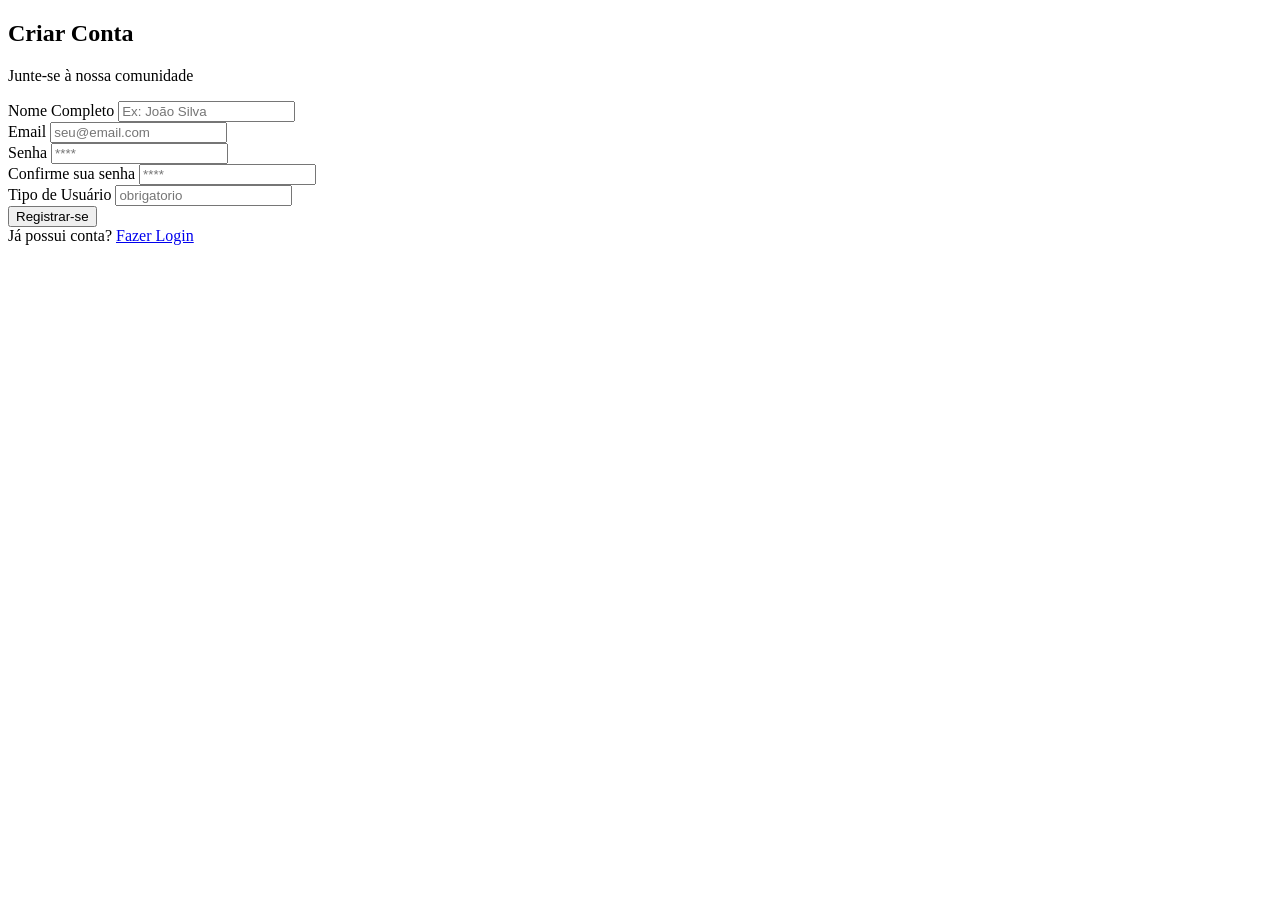
==== Cadastrar.html @ 8b7a5c47 "Update" ====
<!DOCTYPE html>
<html lang="en">
<head>
    <meta charset="UTF-8">
    <meta name="viewport" content="width=device-width, initial-scale=1.0">
    <title>Document</title>
    <link rel="stylesheet" href="Cadastrar.css">
</head>
<body>
    <div class="auth-container">
        <div class="form-card">
        <div id="MensagemBox"></div>
        <div id="register-section">
          <h2>Criar Conta</h2>
          <p class="subtitle">Junte-se à nossa comunidade</p>

          <form id="registro">
            <div class="input-group">
              <label for="reg-nome">Nome Completo</label>
              <input
                type="text"
                id="nome"
                placeholder="Ex: João Silva"
              />
            </div>
            <div class="input-group">
              <label for="reg-email">Email</label>
              <input
                type="email"
                id="reg-email"
                placeholder="seu@email.com"
              />
            </div>
            <div class="input-group">
              <label for="reg-senha">Senha</label>
              <input
                type="password"
                id="reg-senha"
                placeholder="****"
              />
            </div>
            <div class="input-group">
                <label for="confirmar-senha">Confirme sua senha</label>
                <input type="password" id="conf-senha" placeholder="****">
            </div>
            <div class="input-group">
              <label for="role">Tipo de Usuário</label>
              <input type="text" id="role" placeholder="obrigatorio">
            </div>
            <button id="bnt" type="submit" class="btn">Registrar-se</button>
          </form>

          <div class="switch-text">
            Já possui conta?
            <a class="btn-link" href="Index.html">Fazer Login</button>
          </div>
        </div>
      </div>
    </div>
    <script src="script.js"></script>
</body>
</html>
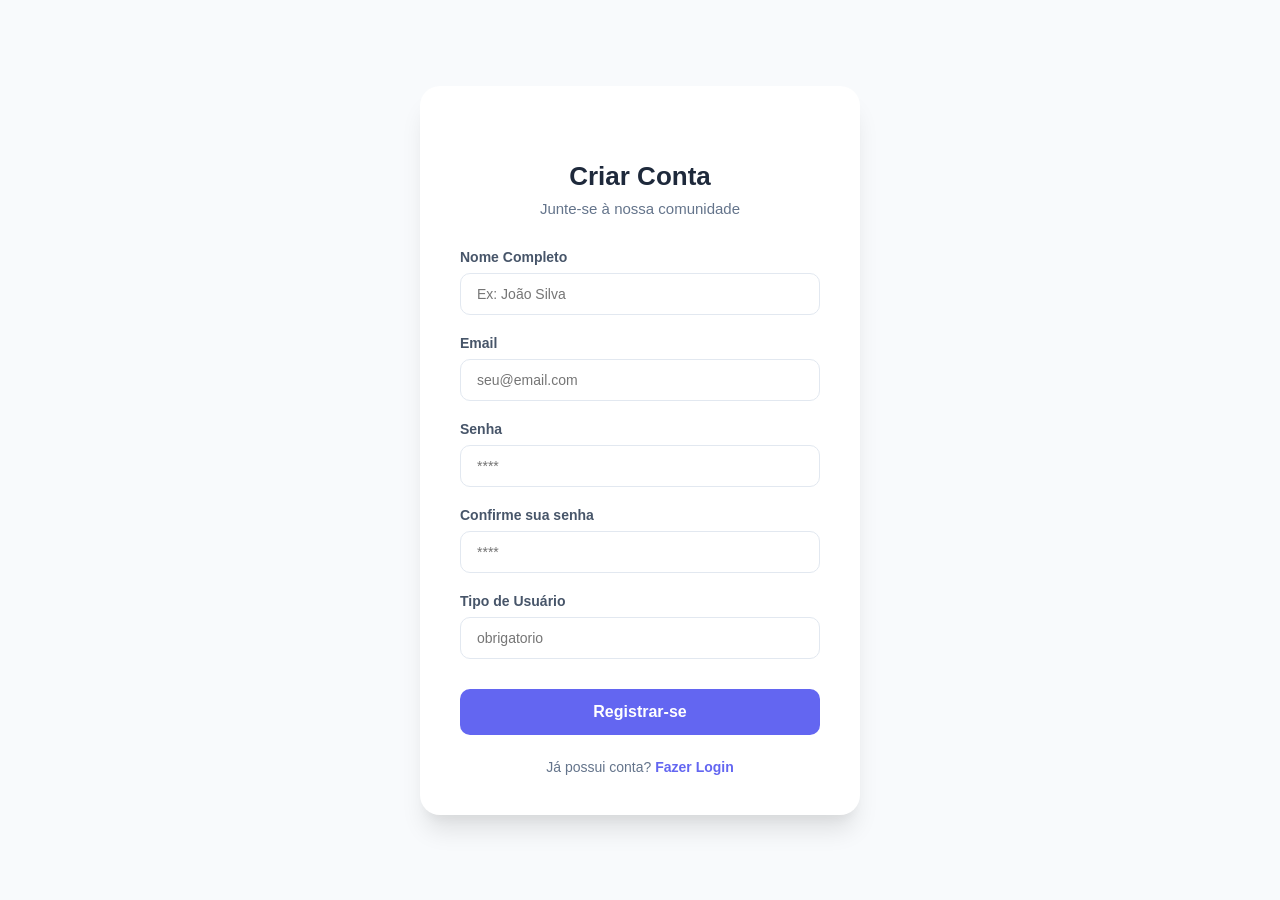
==== commit 232f4428: "Update" ====
--- a/Cadastrar.html
+++ b/Cadastrar.html
@@ -59,4 +59,4 @@
     </div>
     <script src="script.js"></script>
 </body>
-</html>+</html>
--- a/Cadastrar.css
+++ b/Cadastrar.css
@@ -0,0 +1,133 @@
+/* Reset básico e fontes */
+* {
+    margin: 0;
+    padding: 0;
+    box-sizing: border-box;
+    font-family: 'Inter', -apple-system, BlinkMacSystemFont, 'Segoe UI', Roboto, sans-serif;
+}
+
+body {
+    background: #f8fafc;
+    min-height: 100vh;
+    display: flex;
+    justify-content: center;
+    align-items: center;
+    padding: 20px;
+}
+
+/* Container principal */
+.auth-container {
+    width: 100%;
+    max-width: 440px;
+}
+
+/* Card do formulário */
+.form-card {
+    background: #ffffff;
+    padding: 40px;
+    border-radius: 20px;
+    box-shadow: 0 20px 25px -5px rgba(0, 0, 0, 0.1), 0 10px 10px -5px rgba(0, 0, 0, 0.04);
+}
+
+/* Títulos e textos */
+h2 {
+    color: #1e293b;
+    font-size: 26px;
+    font-weight: 700;
+    margin-bottom: 8px;
+    text-align: center;
+}
+
+.subtitle {
+    color: #64748b;
+    font-size: 15px;
+    text-align: center;
+    margin-bottom: 32px;
+}
+
+/* Grupos de entrada (Labels e Inputs) */
+.input-group {
+    margin-bottom: 20px;
+}
+
+label {
+    display: block;
+    font-size: 14px;
+    font-weight: 600;
+    color: #475569;
+    margin-bottom: 8px;
+}
+
+input {
+    width: 100%;
+    padding: 12px 16px;
+    border: 1.5px solid #e2e8f0;
+    border-radius: 10px;
+    font-size: 14px;
+    color: #1e293b;
+    transition: all 0.3s ease;
+}
+
+input:focus {
+    outline: none;
+    border-color: #6366f1;
+    box-shadow: 0 0 0 4px rgba(99, 102, 241, 0.1);
+}
+
+/* Botão principal */
+.btn {
+    width: 100%;
+    padding: 14px;
+    background: #6366f1;
+    color: white;
+    border: none;
+    border-radius: 10px;
+    font-size: 16px;
+    font-weight: 600;
+    cursor: pointer;
+    transition: all 0.2s;
+    margin-top: 10px;
+}
+
+.btn:hover {
+    background: #4f46e5;
+    transform: translateY(-1px);
+}
+
+.btn:active {
+    transform: translateY(0);
+}
+
+/* Link para trocar de página */
+.switch-text {
+    margin-top: 24px;
+    text-align: center;
+    font-size: 14px;
+    color: #64748b;
+}
+
+.btn-link {
+    color: #6366f1;
+    font-weight: 600;
+    text-decoration: none;
+    transition: color 0.2s;
+}
+
+.btn-link:hover {
+    color: #4f46e5;
+    text-decoration: underline;
+}
+
+/* Caixa de Mensagens (Feedback de erro/sucesso) */
+#MensagemBox {
+    text-align: center;
+    margin-bottom: 15px;
+    font-size: 14px;
+    font-weight: 500;
+    min-height: 20px;
+}
+
+/* Utilitários */
+.hidden {
+    display: none;
+}
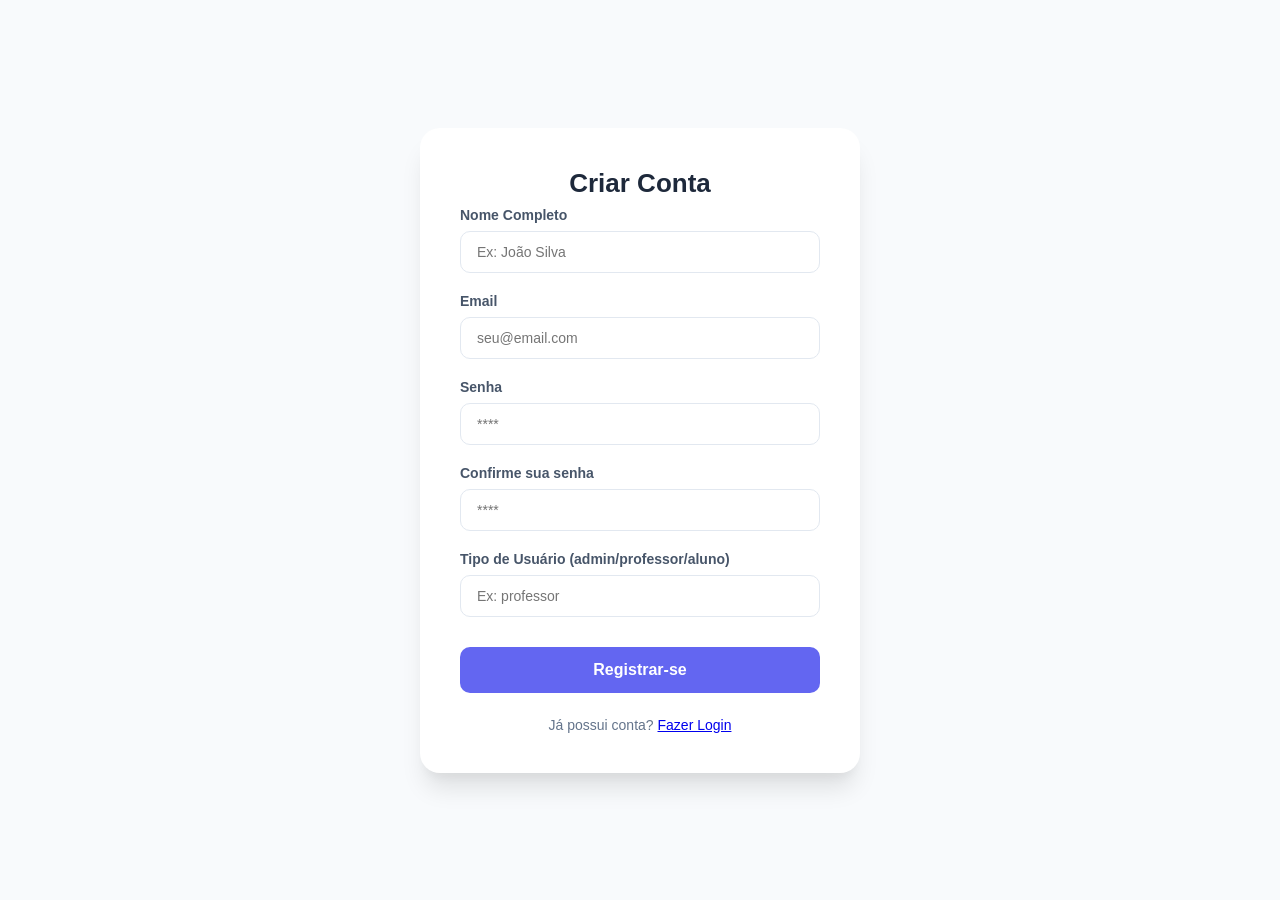
==== commit 5a4e5e6b: "update" ====
--- a/Cadastrar.html
+++ b/Cadastrar.html
@@ -1,62 +1,46 @@
 <!DOCTYPE html>
-<html lang="en">
+<html lang="pt-br">
 <head>
     <meta charset="UTF-8">
     <meta name="viewport" content="width=device-width, initial-scale=1.0">
-    <title>Document</title>
-    <link rel="stylesheet" href="Cadastrar.css">
+    <title>DevAcademy - Acesso</title>
+    <link rel="stylesheet" href="Css/Cadastrar.css">
 </head>
 <body>
-    <div class="auth-container">
-        <div class="form-card">
-        <div id="MensagemBox"></div>
+<div class="auth-container">
+    <div class="form-card">
+        <div id="mensagemBox" style="display:none; margin-bottom: 10px;"></div>
         <div id="register-section">
-          <h2>Criar Conta</h2>
-          <p class="subtitle">Junte-se à nossa comunidade</p>
-
-          <form id="registro">
-            <div class="input-group">
-              <label for="reg-nome">Nome Completo</label>
-              <input
-                type="text"
-                id="nome"
-                placeholder="Ex: João Silva"
-              />
+            <h2>Criar Conta</h2>
+            <form id="registro">
+                <div class="input-group">
+                    <label for="nome">Nome Completo</label>
+                    <input type="text" id="nome" required placeholder="Ex: João Silva" />
+                </div>
+                <div class="input-group">
+                    <label for="reg-email">Email</label>
+                    <input type="email" id="reg-email" required placeholder="seu@email.com" />
+                </div>
+                <div class="input-group">
+                    <label for="reg-senha">Senha</label>
+                    <input type="password" id="reg-senha" required placeholder="****" />
+                </div>
+                <div class="input-group">
+                    <label for="conf-senha">Confirme sua senha</label>
+                    <input type="password" id="conf-senha" required placeholder="****">
+                </div>
+                <div class="input-group">
+                    <label for="role">Tipo de Usuário (admin/professor/aluno)</label>
+                    <input type="text" id="role" placeholder="Ex: professor">
+                </div>
+                <button id="bnt" type="submit" class="btn">Registrar-se</button>
+            </form>
+            <div class="switch-text">
+                <p>Já possui conta? <a href="Index.html">Fazer Login</a></p>
             </div>
-            <div class="input-group">
-              <label for="reg-email">Email</label>
-              <input
-                type="email"
-                id="reg-email"
-                placeholder="seu@email.com"
-              />
-            </div>
-            <div class="input-group">
-              <label for="reg-senha">Senha</label>
-              <input
-                type="password"
-                id="reg-senha"
-                placeholder="****"
-              />
-            </div>
-            <div class="input-group">
-                <label for="confirmar-senha">Confirme sua senha</label>
-                <input type="password" id="conf-senha" placeholder="****">
-            </div>
-            <div class="input-group">
-              <label for="role">Tipo de Usuário</label>
-              <input type="text" id="role" placeholder="obrigatorio">
-            </div>
-            <button id="bnt" type="submit" class="btn">Registrar-se</button>
-          </form>
-
-          <div class="switch-text">
-            Já possui conta?
-            <a class="btn-link" href="Index.html">Fazer Login</button>
-          </div>
         </div>
-      </div>
     </div>
+</div>
     <script src="script.js"></script>
 </body>
 </html>
--- a/Css/Cadastrar.css
+++ b/Css/Cadastrar.css
@@ -0,0 +1,133 @@
+/* Reset básico e fontes */
+* {
+    margin: 0;
+    padding: 0;
+    box-sizing: border-box;
+    font-family: 'Inter', -apple-system, BlinkMacSystemFont, 'Segoe UI', Roboto, sans-serif;
+}
+
+body {
+    background: #f8fafc;
+    min-height: 100vh;
+    display: flex;
+    justify-content: center;
+    align-items: center;
+    padding: 20px;
+}
+
+/* Container principal */
+.auth-container {
+    width: 100%;
+    max-width: 440px;
+}
+
+/* Card do formulário */
+.form-card {
+    background: #ffffff;
+    padding: 40px;
+    border-radius: 20px;
+    box-shadow: 0 20px 25px -5px rgba(0, 0, 0, 0.1), 0 10px 10px -5px rgba(0, 0, 0, 0.04);
+}
+
+/* Títulos e textos */
+h2 {
+    color: #1e293b;
+    font-size: 26px;
+    font-weight: 700;
+    margin-bottom: 8px;
+    text-align: center;
+}
+
+.subtitle {
+    color: #64748b;
+    font-size: 15px;
+    text-align: center;
+    margin-bottom: 32px;
+}
+
+/* Grupos de entrada (Labels e Inputs) */
+.input-group {
+    margin-bottom: 20px;
+}
+
+label {
+    display: block;
+    font-size: 14px;
+    font-weight: 600;
+    color: #475569;
+    margin-bottom: 8px;
+}
+
+input {
+    width: 100%;
+    padding: 12px 16px;
+    border: 1.5px solid #e2e8f0;
+    border-radius: 10px;
+    font-size: 14px;
+    color: #1e293b;
+    transition: all 0.3s ease;
+}
+
+input:focus {
+    outline: none;
+    border-color: #6366f1;
+    box-shadow: 0 0 0 4px rgba(99, 102, 241, 0.1);
+}
+
+/* Botão principal */
+.btn {
+    width: 100%;
+    padding: 14px;
+    background: #6366f1;
+    color: white;
+    border: none;
+    border-radius: 10px;
+    font-size: 16px;
+    font-weight: 600;
+    cursor: pointer;
+    transition: all 0.2s;
+    margin-top: 10px;
+}
+
+.btn:hover {
+    background: #4f46e5;
+    transform: translateY(-1px);
+}
+
+.btn:active {
+    transform: translateY(0);
+}
+
+/* Link para trocar de página */
+.switch-text {
+    margin-top: 24px;
+    text-align: center;
+    font-size: 14px;
+    color: #64748b;
+}
+
+.btn-link {
+    color: #6366f1;
+    font-weight: 600;
+    text-decoration: none;
+    transition: color 0.2s;
+}
+
+.btn-link:hover {
+    color: #4f46e5;
+    text-decoration: underline;
+}
+
+/* Caixa de Mensagens (Feedback de erro/sucesso) */
+#MensagemBox {
+    text-align: center;
+    margin-bottom: 15px;
+    font-size: 14px;
+    font-weight: 500;
+    min-height: 20px;
+}
+
+/* Utilitários */
+.hidden {
+    display: none;
+}
